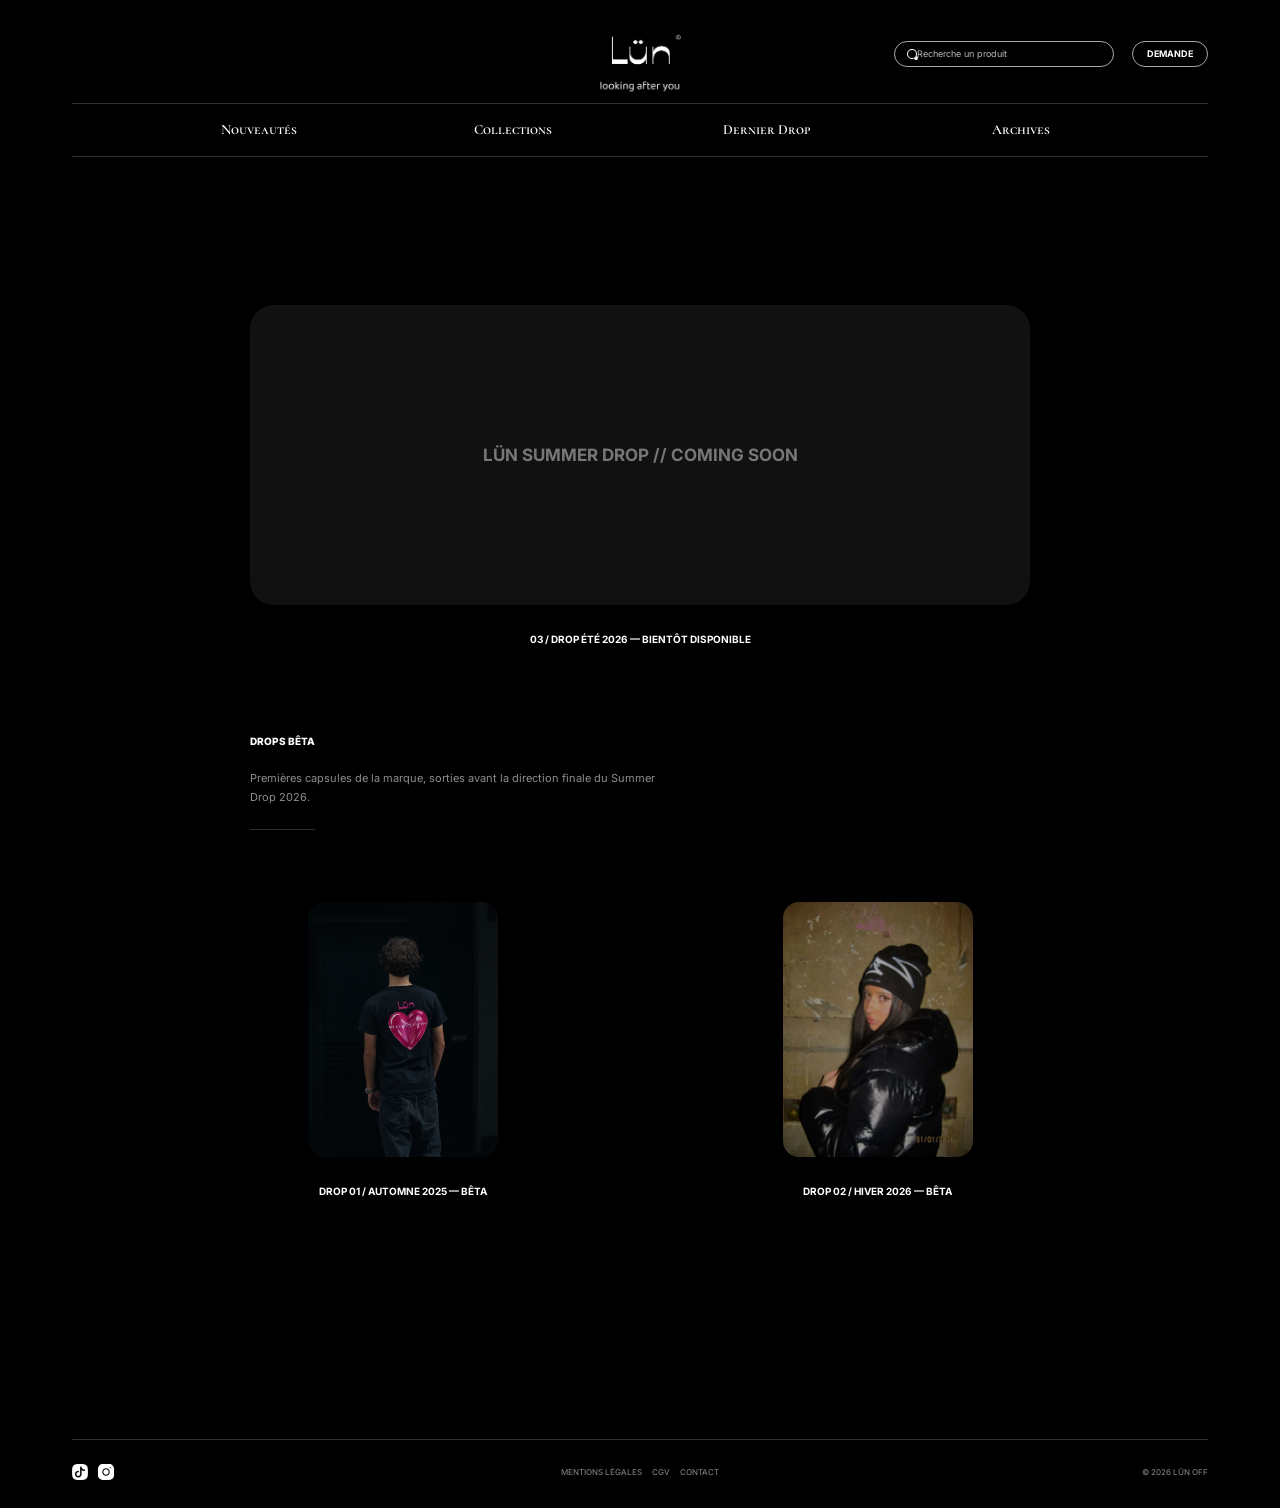
==== archives.html @ eb6a6008 "Premier envoi de mon site" ====
<!DOCTYPE html>
<html lang="fr">
<head>
    <meta charset="UTF-8">
    <meta name="viewport" content="width=device-width, initial-scale=1.0">
    <title>LÜN — Archives</title>
    <link rel="preconnect" href="https://fonts.googleapis.com">
    <link rel="preconnect" href="https://fonts.gstatic.com" crossorigin>
    <link href="https://fonts.googleapis.com/css2?family=Cormorant+SC:wght@500;600&family=Inter:wght@300;400;500;600;700;800&display=swap" rel="stylesheet">
    <link rel="stylesheet" href="style.css">
</head>
<body>
    <header class="site-header">
        <div class="header-main">
            <div class="header-spacer"></div>
            <a href="index.html" class="brand" aria-label="Accueil LÜN">
                <img src="logo.png" alt="LÜN">
            </a>
            <div class="header-tools">
                <label class="search-shell">
                    <input type="search" class="search-custom" placeholder="Recherche un produit" aria-label="Recherche un produit">
                </label>
                <a href="panier.html" class="header-order-link">Demande</a>
            </div>
        </div>
        <nav class="nav-links" aria-label="Navigation principale">
            <a href="nouveautes.html">Nouveautés</a>
            <a href="nouveautes.html#collection">Collections</a>
            <a href="nouveautes.html">Dernier Drop</a>
            <a href="archives.html">Archives</a>
        </nav>
    </header>

    <main class="archives-page">
        <section class="archive-feature">
            <div class="drop-status-card">
                <span>LÜN Summer Drop // Coming soon</span>
            </div>
            <p>03 / Drop été 2026 — bientôt disponible</p>
        </section>

        <section class="archive-separator" aria-label="Drops bêta">
            <span>Drops bêta</span>
            <p>Premières capsules de la marque, sorties avant la direction finale du Summer Drop 2026.</p>
        </section>

        <section class="archive-grid">
            <article>
                <img src="drop-automne-2025.jpg" alt="Drop Automne 2025 LÜN">
                <span>Drop 01 / Automne 2025 — bêta</span>
            </article>
            <article>
                <img src="drop-hiver-2026.webp" alt="Drop Hiver 2026 LÜN">
                <span>Drop 02 / Hiver 2026 — bêta</span>
            </article>
        </section>
    </main>

    <footer class="site-footer">
        <div class="footer-socials">
            <a href="https://www.tiktok.com/@lunofc1" target="_blank" rel="noreferrer" aria-label="TikTok LÜN"><img src="tiktok%20bouton.svg" alt=""></a>
            <a href="https://www.instagram.com/lunofc01/" target="_blank" rel="noreferrer" aria-label="Instagram LÜN"><img src="instagram%20bouton.svg" alt=""></a>
        </div>
        <div class="footer-links">
            <a href="panier.html#infos">Mentions légales</a>
            <a href="panier.html#infos">CGV</a>
            <a href="panier.html#contact">Contact</a>
        </div>
        <p class="footer-copy">© 2026 LÜN OFF</p>
    </footer>

    <script src="script.js"></script>
</body>
</html>
---- style.css ----
:root {
    --black: #000000;
    --white: #ffffff;
    --muted: #8d8d8d;
    --soft: #151515;
    --line: rgba(255, 255, 255, 0.18);
    --line-soft: rgba(255, 255, 255, 0.08);
}

* {
    box-sizing: border-box;
    margin: 0;
    padding: 0;
}

html {
    scroll-behavior: smooth;
}

body {
    min-height: 100vh;
    background: var(--black);
    color: var(--white);
    font-family: "Inter", Arial, sans-serif;
    overflow-x: hidden;
}

a {
    color: inherit;
    text-decoration: none;
}

img {
    display: block;
    max-width: 100%;
}

button,
input,
select,
textarea {
    font: inherit;
}

.site-header {
    width: 100%;
    padding: 12px 72px 0;
}

.header-main {
    display: grid;
    grid-template-columns: 1fr auto 1fr;
    align-items: center;
    min-height: 58px;
}

.brand {
    display: inline-flex;
    justify-content: center;
}

.brand img {
    width: 82px;
    height: auto;
}

.header-tools {
    display: flex;
    justify-content: flex-end;
    align-items: center;
    gap: 18px;
}

.search-shell {
    width: 220px;
    height: 26px;
    display: flex;
    align-items: center;
    border: 1px solid rgba(255, 255, 255, 0.65);
    border-radius: 999px;
    padding: 0 12px;
    color: rgba(255, 255, 255, 0.72);
}

.search-shell::before {
    content: "";
    width: 8px;
    height: 8px;
    border: 1px solid var(--white);
    border-radius: 50%;
    box-shadow: 4px 4px 0 -3px var(--white);
    margin-right: auto;
}

.search-shell input {
    width: 100%;
    min-width: 0;
    border: 0;
    outline: 0;
    background: transparent;
    color: var(--white);
    font-size: 9px;
}

.search-shell input::placeholder {
    color: rgba(255, 255, 255, 0.72);
}

.header-order-link {
    display: inline-flex;
    align-items: center;
    justify-content: center;
    height: 26px;
    padding: 0 14px;
    border: 1px solid rgba(255, 255, 255, 0.65);
    border-radius: 999px;
    color: var(--white);
    font-size: 9px;
    font-weight: 700;
    text-transform: uppercase;
    transition: background 180ms ease, color 180ms ease, transform 180ms ease;
}

.header-order-link:hover {
    background: var(--white);
    color: var(--black);
    transform: translateY(-1px);
}

.nav-links {
    display: grid;
    grid-template-columns: repeat(4, 1fr);
    gap: 24px;
    align-items: center;
    margin-top: 8px;
    padding: 17px 72px 18px;
    border-top: 1px solid var(--line);
    border-bottom: 1px solid var(--line);
}

.nav-links a {
    text-align: center;
    font-family: "Cormorant SC", serif;
    font-size: 14px;
    font-weight: 600;
    transition: color 180ms ease;
}

.nav-links a:hover {
    color: var(--muted);
}

.home-hero {
    position: relative;
    width: 100%;
    min-height: 300px;
    margin-top: 0;
    overflow: hidden;
}

.home-hero img {
    width: 100%;
    height: 300px;
    object-fit: cover;
    object-position: center;
    filter: brightness(0.56) contrast(1.05);
}

.home-hero-content {
    position: absolute;
    left: 54px;
    top: 50%;
    width: min(410px, calc(100% - 48px));
    transform: translateY(-50%);
}

.eyebrow {
    color: var(--white);
    font-size: 10px;
    font-weight: 600;
    text-transform: uppercase;
    letter-spacing: 0.08em;
}

.home-hero h1 {
    max-width: 390px;
    margin: 14px 0 18px;
    font-size: 13px;
    font-weight: 400;
    line-height: 1.7;
    color: rgba(255, 255, 255, 0.88);
}

.primary-link,
.request-btn {
    display: inline-flex;
    align-items: center;
    justify-content: center;
    min-height: 32px;
    padding: 0 18px;
    border: 1px solid var(--white);
    border-radius: 4px;
    background: var(--white);
    color: var(--black);
    font-size: 10px;
    font-weight: 700;
    text-transform: uppercase;
    transition: background 180ms ease, color 180ms ease, transform 180ms ease;
}

.primary-link:hover,
.request-btn:hover {
    background: var(--black);
    color: var(--white);
    transform: translateY(-1px);
}

.editorial-grid {
    display: grid;
    grid-template-columns: repeat(2, minmax(0, 1fr));
    gap: 64px;
    max-width: 940px;
    margin: 260px auto 330px;
    padding: 0 32px;
}

.editorial-tile {
    min-height: 360px;
    border-radius: 22px;
    background: #111111;
    padding: 34px;
    display: flex;
    flex-direction: column;
    justify-content: flex-end;
}

.editorial-tile p {
    margin-bottom: 12px;
    font-size: 12px;
    font-weight: 700;
    text-transform: uppercase;
}

.editorial-tile span {
    max-width: 290px;
    color: var(--muted);
    font-size: 12px;
    line-height: 1.7;
}

.drop-page,
.order-page,
.archives-page {
    max-width: 1260px;
    margin: 0 auto;
    padding: 48px 72px 240px;
}

.drop-intro,
.order-intro {
    max-width: 610px;
    margin: 0 auto;
    text-align: center;
}

.drop-intro h1,
.order-intro h1 {
    margin: 22px auto 12px;
    font-size: 17px;
    font-weight: 500;
    line-height: 1.6;
}

.drop-intro p:last-child,
.order-intro p:last-child {
    color: var(--muted);
    font-size: 12px;
    line-height: 1.7;
}

.drop-status,
.archive-feature {
    max-width: 780px;
    margin: 100px auto 90px;
    text-align: center;
}

.drop-status-card {
    min-height: 300px;
    border-radius: 24px;
    background: #111111;
    display: grid;
    place-items: center;
    color: #777777;
    font-size: 17px;
    font-weight: 700;
    text-transform: uppercase;
}

.drop-status p,
.archive-feature p {
    margin-top: 28px;
    font-size: 10px;
    font-weight: 700;
    text-transform: uppercase;
}

.product-feature {
    display: grid;
    grid-template-columns: minmax(260px, 0.86fr) minmax(290px, 0.72fr);
    gap: 110px;
    align-items: start;
    max-width: 950px;
    margin: 0 auto;
}

.product-media > span {
    display: inline-block;
    margin-bottom: 30px;
    padding-bottom: 8px;
    border-bottom: 1px solid var(--white);
    font-size: 10px;
}

.product-image-stage {
    position: relative;
    width: min(300px, 100%);
    height: 380px;
}

.product-img {
    position: absolute;
    inset: 0;
    width: 100%;
    height: 100%;
    object-fit: contain;
    transition: opacity 220ms ease;
}

.img-back {
    opacity: 0;
}

.product-image-stage:hover .img-front {
    opacity: 0;
}

.product-image-stage:hover .img-back {
    opacity: 1;
}

.product-panel {
    padding-top: 48px;
}

.product-panel h2 {
    margin: 12px 0;
    font-size: 28px;
    font-weight: 600;
    text-transform: uppercase;
}

.product-lead {
    max-width: 350px;
    color: var(--muted);
    font-size: 13px;
    line-height: 1.8;
}

.product-price {
    margin: 24px 0 26px;
    font-size: 16px;
    font-weight: 700;
}

.product-specs {
    display: grid;
    gap: 11px;
    margin-bottom: 30px;
    color: rgba(255, 255, 255, 0.74);
    font-size: 11px;
    text-transform: uppercase;
}

.sizes-container {
    margin-bottom: 28px;
}

.sizes-title {
    display: block;
    margin-bottom: 12px;
    font-size: 10px;
    font-weight: 700;
    text-transform: uppercase;
}

.sizes-box {
    display: flex;
    gap: 10px;
}

.size-btn {
    width: 40px;
    height: 36px;
    border: 1px solid var(--line);
    border-radius: 4px;
    background: transparent;
    color: var(--white);
    cursor: pointer;
    font-size: 12px;
    font-weight: 700;
    transition: background 180ms ease, color 180ms ease, border-color 180ms ease;
}

.size-btn:hover,
.size-btn.is-selected {
    background: var(--white);
    color: var(--black);
    border-color: var(--white);
}

.size-btn.out-of-stock {
    position: relative;
    color: #3d3d3d;
    cursor: not-allowed;
}

.size-btn.out-of-stock::after {
    content: "";
    position: absolute;
    inset: 0;
    background: linear-gradient(to top right, transparent 48%, #3d3d3d 49%, #3d3d3d 51%, transparent 52%);
}

.archive-grid {
    display: grid;
    grid-template-columns: repeat(2, minmax(180px, 1fr));
    gap: 170px;
    max-width: 780px;
    margin: 0 auto;
}

.archive-separator {
    display: grid;
    grid-template-columns: auto 1fr;
    align-items: center;
    gap: 22px;
    max-width: 780px;
    margin: 0 auto 72px;
    color: var(--muted);
}

.archive-separator::after {
    content: "";
    height: 1px;
    background: var(--line);
}

.archive-separator span {
    color: var(--white);
    font-size: 10px;
    font-weight: 800;
    text-transform: uppercase;
}

.archive-separator p {
    grid-column: 1 / -1;
    max-width: 420px;
    font-size: 11px;
    line-height: 1.7;
}

.archive-grid article {
    text-align: center;
}

.archive-grid img {
    width: 190px;
    height: 255px;
    margin: 0 auto 22px;
    border-radius: 16px;
    object-fit: cover;
    background: #111111;
}

.archive-grid span {
    font-size: 10px;
    font-weight: 700;
    text-transform: uppercase;
}

.order-layout {
    display: grid;
    grid-template-columns: minmax(280px, 1fr) minmax(240px, 340px);
    gap: 90px;
    max-width: 900px;
    margin: 80px auto 0;
}

.order-form {
    display: grid;
    gap: 18px;
}

.order-form label {
    display: grid;
    gap: 8px;
    color: var(--muted);
    font-size: 10px;
    font-weight: 700;
    text-transform: uppercase;
}

.order-form input,
.order-form select,
.order-form textarea {
    width: 100%;
    border: 1px solid var(--line-soft);
    border-radius: 7px;
    background: #0f0f0f;
    color: var(--white);
    padding: 13px 14px;
    outline: none;
}

.order-form input:focus,
.order-form select:focus,
.order-form textarea:focus {
    border-color: var(--white);
}

.form-note {
    color: var(--muted);
    font-size: 11px;
    line-height: 1.6;
}

.order-summary {
    align-self: start;
    border: 1px solid var(--line-soft);
    border-radius: 18px;
    background: #101010;
    padding: 28px;
}

.order-summary img {
    width: 160px;
    margin: 0 auto 28px;
}

.order-summary h2 {
    font-size: 15px;
    font-weight: 700;
    text-transform: uppercase;
}

.order-summary p {
    margin: 12px 0 18px;
    font-weight: 700;
}

.order-summary span {
    color: var(--muted);
    font-size: 12px;
    line-height: 1.7;
}

.site-footer {
    display: grid;
    grid-template-columns: 1fr auto 1fr;
    align-items: center;
    gap: 28px;
    width: calc(100% - 144px);
    margin: 0 auto;
    padding: 24px 0 28px;
    border-top: 1px solid var(--line);
}

.footer-socials {
    display: flex;
    align-items: center;
    gap: 10px;
}

.footer-socials img {
    width: 16px;
    height: 16px;
}

.footer-links {
    display: flex;
    gap: 10px;
}

.footer-links a,
.footer-copy {
    color: var(--muted);
    font-size: 8px;
    text-transform: uppercase;
}

.footer-links a:hover {
    color: var(--white);
}

.footer-copy {
    justify-self: end;
}

@media (max-width: 900px) {
    .site-header {
        padding: 12px 24px 0;
    }

    .header-main {
        grid-template-columns: 1fr;
        gap: 14px;
    }

    .header-spacer {
        display: none;
    }

    .header-tools {
        justify-content: center;
    }

    .nav-links {
        padding: 15px 0;
        gap: 8px;
    }

    .nav-links a {
        font-size: 12px;
    }

    .home-hero-content {
        left: 24px;
    }

    .editorial-grid,
    .product-feature,
    .order-layout,
    .archive-grid {
        grid-template-columns: 1fr;
        gap: 42px;
    }

    .editorial-grid {
        margin: 120px auto 160px;
    }

    .drop-page,
    .order-page,
    .archives-page {
        padding: 40px 24px 140px;
    }

    .drop-status-card {
        min-height: 240px;
    }

    .archive-separator {
        margin-bottom: 48px;
    }

    .product-feature {
        max-width: 420px;
    }

    .product-panel {
        padding-top: 0;
    }

    .site-footer {
        width: calc(100% - 48px);
        grid-template-columns: 1fr;
        justify-items: center;
    }

    .footer-copy {
        justify-self: center;
    }
}

@media (max-width: 560px) {
    .search-shell {
        width: 160px;
    }

    .header-tools {
        gap: 12px;
    }

    .nav-links {
        grid-template-columns: repeat(2, 1fr);
    }

    .home-hero img {
        height: 260px;
    }

    .editorial-tile {
        min-height: 280px;
    }

    .drop-intro h1,
    .order-intro h1 {
        font-size: 15px;
    }
}
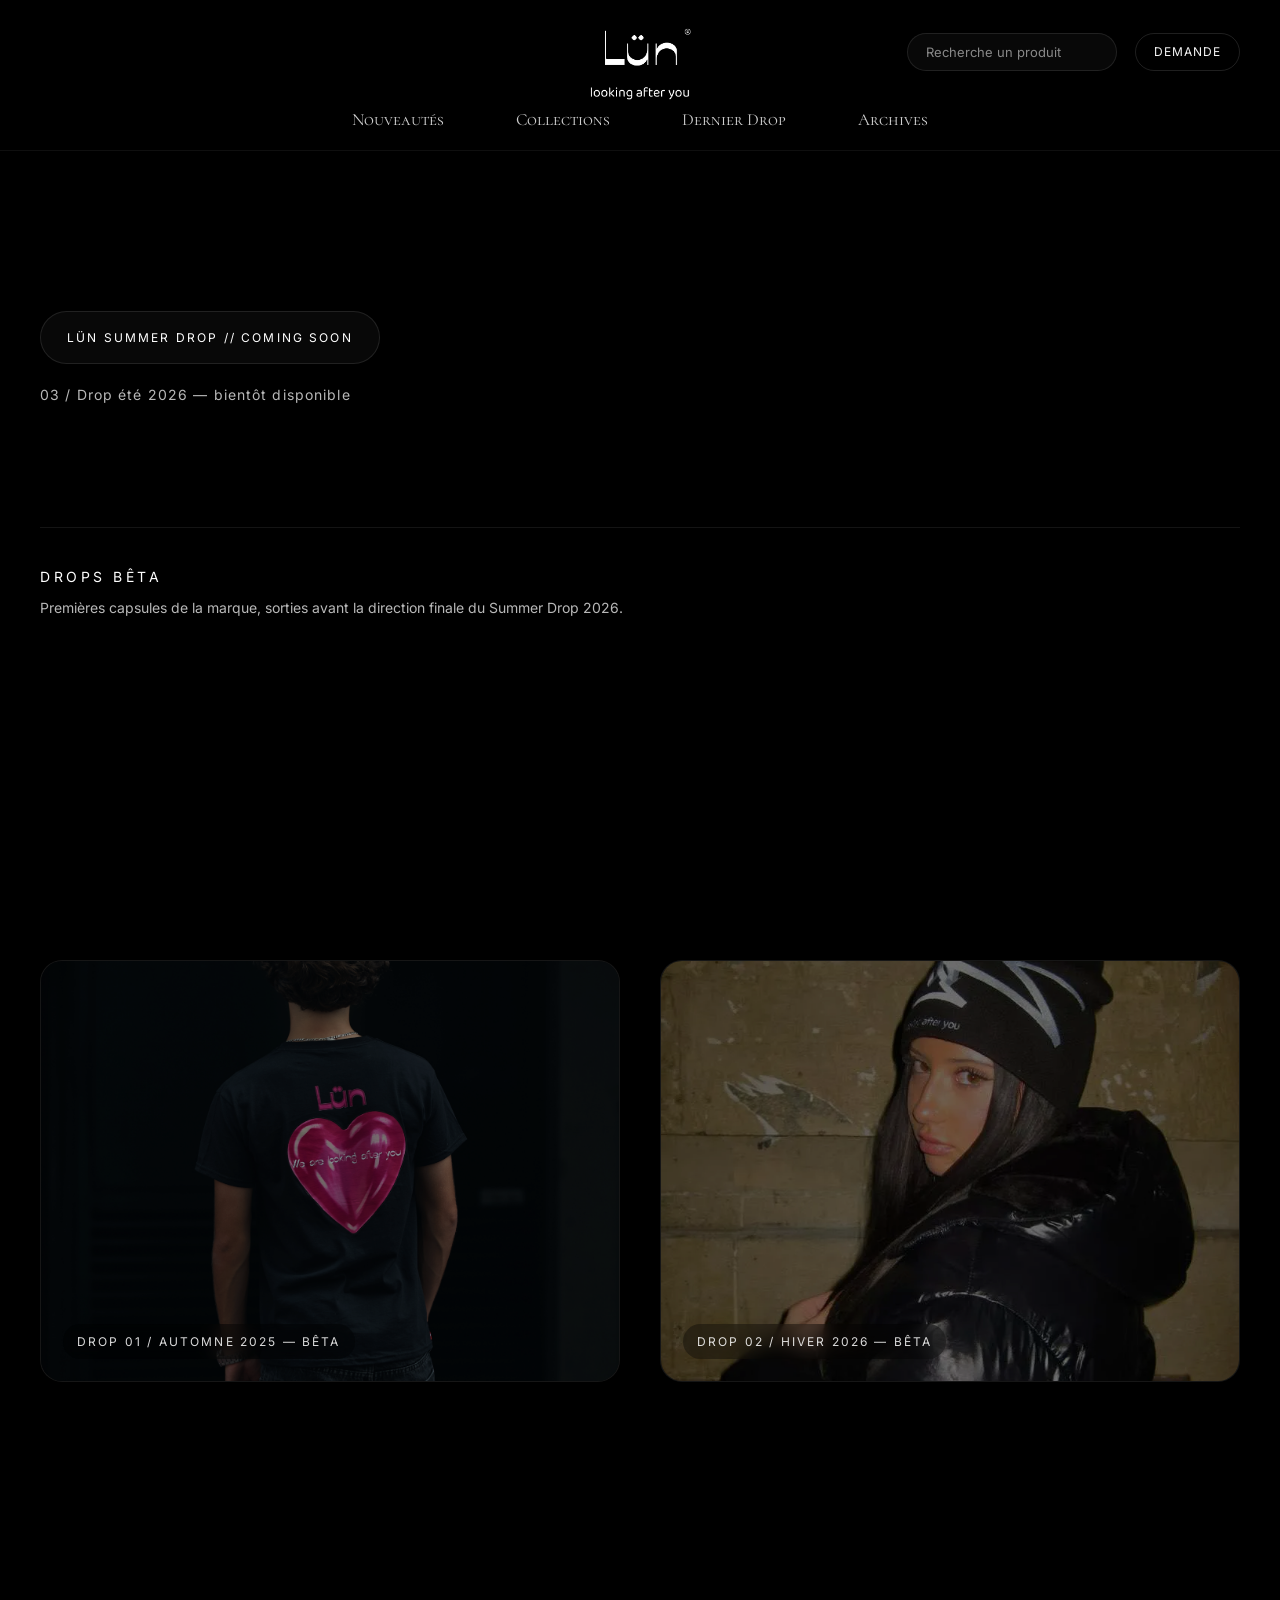
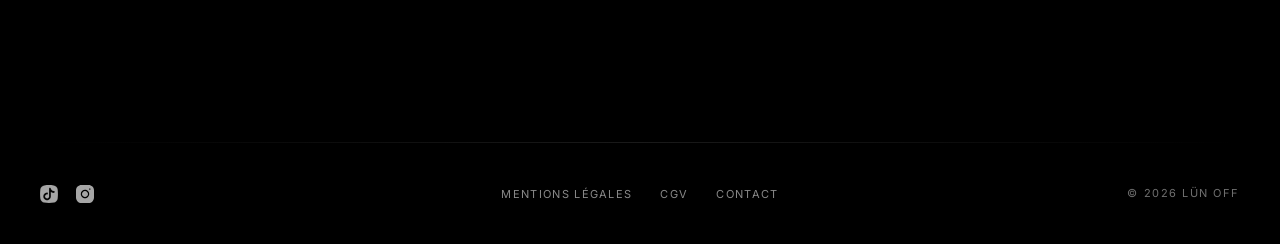
==== commit 97117d10: "Fix: calcul des frais de port et alignement du bouton retour" ====
--- a/archives.html
+++ b/archives.html
@@ -7,7 +7,7 @@
     <link rel="preconnect" href="https://fonts.googleapis.com">
     <link rel="preconnect" href="https://fonts.gstatic.com" crossorigin>
     <link href="https://fonts.googleapis.com/css2?family=Cormorant+SC:wght@500;600&family=Inter:wght@300;400;500;600;700;800&display=swap" rel="stylesheet">
-    <link rel="stylesheet" href="style.css">
+    <link rel="stylesheet" href="style2.css">
 </head>
 <body>
     <header class="site-header">
--- a/style2.css
+++ b/style2.css
@@ -0,0 +1,1390 @@
+/* ==========================================================
+   LÜN DESIGN SYSTEM & RESETS
+   Version 2.1 (Cleaned & Optimized)
+========================================================== */
+
+:root {
+    /* Typography Scale */
+    --fs-xs: .75rem;
+    --fs-sm: .875rem;
+    --fs-md: 1rem;
+    --fs-lg: 1.125rem;
+    --fs-xl: 1.5rem;
+    --fs-2xl: 2.2rem;
+    --fs-3xl: 3.4rem;
+    --fs-4xl: 4.8rem;
+
+    /* Spacing */
+    --space-1: 4px;
+    --space-2: 8px;
+    --space-3: 12px;
+    --space-4: 16px;
+    --space-5: 24px;
+    --space-6: 32px;
+    --space-7: 48px;
+    --space-8: 64px;
+    --space-9: 96px;
+    --space-10: 140px;
+    --space-11: 200px;
+
+    --space-xs: 8px;
+    --space-sm: 16px;
+    --space-md: 32px;
+    --space-lg: 64px;
+    --space-xl: 120px;
+    --space-2xl: 180px;
+
+    /* Brand Colors */
+    --bg: #000;
+    --surface: #0b0b0b;
+    --white: #fff;
+    --text: #f5f5f5;
+    --text-soft: #b8b8b8;
+    --border: rgba(255, 255, 255, .12);
+    --border-hover: rgba(255, 255, 255, .28);
+
+    /* Layout & Effects */
+    --container: 1320px;
+    --shadow-sm: 0 10px 25px rgba(0, 0, 0, .20);
+    --shadow-md: 0 20px 45px rgba(0, 0, 0, .35);
+    --shadow-lg: 0 40px 80px rgba(0, 0, 0, .50);
+    
+    --radius-sm: 8px;
+    --radius-md: 18px;
+    --radius-lg: 28px;
+    --radius-full: 999px;
+
+    /* Smooth Micro-interactions */
+    --ease: cubic-bezier(.22, .61, .36, 1);
+    --speed-fast: .25s;
+    --speed: .45s;
+    --speed-slow: .8s;
+    --transition: .35s cubic-bezier(.22, .61, .36, 1);
+}
+
+/* Global Reset */
+*, *::before, *::after {
+    margin: 0;
+    padding: 0;
+    box-sizing: border-box;
+}
+
+html {
+    scroll-behavior: smooth;
+}
+
+body {
+    background: var(--bg);
+    color: var(--text);
+    font-family: "Inter", sans-serif;
+    overflow-x: hidden;
+    text-rendering: optimizeLegibility;
+    -webkit-font-smoothing: antialiased;
+    cursor: default;
+}
+
+/* Typography Base */
+h1, h2, h3, h4 {
+    font-weight: 500;
+    line-height: 1.05;
+    letter-spacing: -.03em;
+}
+
+h1 {
+    font-size: clamp(42px, 5vw, 82px);
+    font-weight: 600;
+    letter-spacing: -.04em;
+}
+
+h2 {
+    font-size: 32px;
+}
+
+p {
+    font-size: var(--fs-md);
+    line-height: 1.8;
+    color: var(--text-soft);
+    max-width: 70ch;
+}
+
+img {
+    display: block;
+    width: 100%;
+    height: auto;
+    transition: transform var(--speed-slow) var(--ease), filter var(--speed) ease, opacity .4s ease;
+}
+
+a {
+    text-decoration: none;
+    color: inherit;
+    transition: color .25s ease, opacity .25s ease;
+}
+
+button, input, textarea {
+    font: inherit;
+    color: inherit;
+    background: transparent;
+    border: none;
+    outline: none;
+    transition: border-color .3s, background .3s, transform .25s, color .25s;
+}
+
+button {
+    cursor: pointer;
+}
+
+button:active {
+    transform: scale(.97);
+}
+
+input:focus, textarea:focus {
+    border-color: var(--white);
+}
+
+::selection {
+    background: var(--white);
+    color: #000;
+}
+
+/* Scrollbar Customization */
+::-webkit-scrollbar { width: 10px; }
+::-webkit-scrollbar-track { background: #050505; }
+::-webkit-scrollbar-thumb { background: #2b2b2b; border-radius: 999px; }
+::-webkit-scrollbar-thumb:hover { background: #555; }
+
+/* Structural Components */
+.container {
+    width: min(var(--container), calc(100% - 80px));
+    margin-inline: auto;
+}
+
+section, .section {
+    position: relative;
+    padding-block: 140px;
+}
+.section-sm { padding-block: 80px; }
+.section-lg { padding-block: 220px; }
+
+.grid { display: grid; gap: 40px; }
+.grid-2 { grid-template-columns: repeat(2, 1fr); }
+.grid-3 { grid-template-columns: repeat(3, 1fr); }
+.grid-4 { grid-template-columns: repeat(4, 1fr); }
+
+.divider {
+    width: 100%;
+    height: 1px;
+    background: rgba(255, 255, 255, .08);
+}
+
+/* ==========================================================
+   HEADER FIXED
+========================================================== */
+.site-header {
+    position: sticky;
+    top: 0;
+    z-index: 1000;
+    backdrop-filter: blur(18px);
+    -webkit-backdrop-filter: blur(18px);
+    background: rgba(0,0,0,.82);
+    border-bottom: 1px solid rgba(255,255,255,.06);
+    transition: all .35s ease;
+}
+
+.site-header.scrolled {
+    background: rgba(0,0,0,.94);
+    border-bottom: 1px solid rgba(255,255,255,.10);
+}
+
+.header-main {
+    width: min(var(--container), calc(100% - 80px));
+    margin: auto;
+    height: 88px;
+    display: grid;
+    grid-template-columns: 1fr auto 1fr;
+    align-items: center;
+}
+
+.brand {
+    grid-column: 2;
+    display: flex;
+    justify-content: center;
+    align-items: center;
+}
+
+.brand img {
+    width: 102px;
+    transition: transform .4s ease;
+}
+
+.brand:hover img {
+    transform: scale(1.03);
+}
+
+.header-tools {
+    grid-column: 3;
+    display: flex;
+    justify-content: flex-end;
+    align-items: center; /* Aligne la recherche et le bouton parfaitement sur la même ligne horizontale */
+    gap: 18px;
+}
+.search-shell {
+    width: 210px;
+    height: 38px;
+    display: flex;
+    align-items: center;
+    padding: 0 18px;
+    border-radius: 999px;
+    border: 1px solid rgba(255, 255, 255, .10);
+    background: rgba(255, 255, 255, .03);
+    transition: var(--transition);
+}
+.search-shell:hover { border-color: rgba(255, 255, 255, .22); }
+.search-shell input { font-size: 13px; width: 100%; }
+.search-shell input::placeholder { color: #888; }
+
+.header-order-link {
+    height: 38px;
+    padding: 0 18px;
+    display: flex;
+    align-items: center;
+    border-radius: 999px;
+    border: 1px solid rgba(255, 255, 255, .12);
+    font-size: 12px;
+    letter-spacing: .08em;
+    text-transform: uppercase;
+    transition: var(--transition);
+}
+.header-order-link:hover {
+    background: var(--white);
+    color: #000;
+}
+
+.nav-links {
+    width: min(var(--container), calc(100% - 80px));
+    margin: auto;
+    height: 62px;
+    display: flex;
+    justify-content: center;
+    align-items: center;
+    gap: 72px;
+}
+.nav-links a {
+    position: relative;
+    font-family: "Cormorant SC", serif;
+    font-size: 17px;
+    color: #cfcfcf;
+}
+.nav-links a:hover { color: var(--white); }
+.nav-links a::after {
+    content: "";
+    position: absolute;
+    left: 0;
+    bottom: -8px;
+    width: 0;
+    height: 1px;
+    background: var(--white);
+    transition: .35s var(--ease);
+}
+.nav-links a:hover::after { width: 100%; }
+
+/* ==========================================================
+   HERO FIXED & TYPOGRAPHY CALIBRATION
+========================================================== */
+.home-hero {
+    position: relative;
+    width: 100%;
+    height: 75vh;             /* Hauteur premium stable */
+    min-height: 580px;        /* Évite d'étirer la photo vers le bas */
+    overflow: hidden;
+    background: #000;
+}
+
+.home-hero img {
+    position: absolute;
+    inset: 0;
+    width: 100%;
+    height: 100%;
+    object-fit: cover;
+    object-position: center 35%; /* Recadre l'image élégamment */
+    filter: brightness(.65);     /* Donne du piqué et de la clarté à la photo */
+    z-index: 1;                  /* Reste au fond */
+    transition: transform 8s var(--ease);
+}
+
+.home-hero:hover img {
+    transform: scale(1.02);      /* Micro-zoom élégant */
+}
+
+.home-hero::after {
+    content: "";
+    position: absolute;
+    inset: 0;
+    /* Dégradé chirurgical : transparent en haut, sombre uniquement sur le bas */
+    background: linear-gradient(
+        to top,
+        rgba(0, 0, 0, 0.85) 0%,
+        rgba(0, 0, 0, 0.20) 40%,
+        transparent 100%
+    );
+    z-index: 2;                  /* Passe au-dessus de l'image, sous le texte */
+}
+
+.home-hero-content {
+    position: absolute;
+    bottom: 0;
+    left: 50%;
+    transform: translateX(-50%);
+    z-index: 3;                  /* Force le texte à passer AU-DESSUS du voile noir */
+    width: min(var(--container), calc(100% - 80px));
+    padding-bottom: 70px;        /* Aligné au pixel près */
+    display: flex;
+    flex-direction: column;
+    align-items: flex-start;
+}
+
+.eyebrow {
+    font-size: var(--fs-xs);
+    text-transform: uppercase;
+    letter-spacing: .24em;
+    color: var(--text-soft);
+    margin-bottom: 12px;
+}
+
+.home-hero h1 {
+    max-width: 900px;
+    font-size: clamp(20px, 2.2vw, 34px);
+    font-weight: 500;
+    line-height: 1.3;
+    letter-spacing: -.02em;
+    color: var(--white);
+    margin-bottom: 34px;
+}
+
+.primary-link {
+    display: inline-flex;
+    align-items: center;
+    gap: 12px;
+    font-size: var(--fs-sm);
+    letter-spacing: .12em;
+    text-transform: uppercase;
+    color: var(--white);
+}
+
+.primary-link::after {
+    content: "";
+    width: 38px;
+    height: 1px;
+    background: var(--white);
+    transition: width .4s var(--ease);
+}
+
+.primary-link:hover::after {
+    width: 64px;
+}
+/* ==========================================================
+   EDITORIAL GRID
+========================================================== */
+.editorial-grid {
+    width: min(var(--container), calc(100% - 80px));
+    margin: 180px auto;
+    display: grid;
+    grid-template-columns: 1.2fr .8fr;
+    gap: 40px;
+    align-items: start;
+}
+.editorial-grid article:nth-child(2) {
+    margin-top: 90px;
+}
+
+.editorial-tile {
+    position: relative;
+    aspect-ratio: 4/5;
+    overflow: hidden;
+    border-radius: 22px;
+    background: #090909;
+    box-shadow: 0 0 0 rgba(255,255,255,0);
+    transition: transform .6s var(--ease), box-shadow .6s var(--ease);
+}
+.editorial-tile:hover {
+    transform: translateY(-6px);
+    box-shadow: 0 30px 60px rgba(0,0,0,.45);
+}
+
+.tile-bg {
+    position: absolute;
+    inset: 0;
+}
+.tile-bg img {
+    filter: brightness(.60);
+    transition: transform 1.4s var(--ease), filter .6s var(--ease);
+}
+.editorial-tile:hover .tile-bg img {
+    transform: scale(1.04);
+    filter: brightness(.72);
+}
+.editorial-tile::before {
+    content: "";
+    position: absolute;
+    inset: 0;
+    background: linear-gradient(to top, rgba(0,0,0,.88), rgba(0,0,0,.30), transparent);
+    z-index: 1;
+}
+
+.tile-content {
+    position: absolute;
+    inset: auto 0 0 0;
+    z-index: 2;
+    padding: 48px;
+}
+.tile-title {
+    font-size: 34px;
+    font-weight: 500;
+    line-height: 1.1;
+    margin-bottom: 18px;
+    letter-spacing: -.02em;
+}
+.tile-desc {
+    max-width: 420px;
+    color: #d0d0d0;
+    font-size: 15px;
+}
+.tile-btn {
+    display: inline-flex;
+    align-items: center;
+    gap: 12px;
+    margin-top: 34px;
+    font-size: 12px;
+    text-transform: uppercase;
+    letter-spacing: .18em;
+    opacity: .82;
+}
+.tile-btn::after {
+    content: "";
+    width: 34px;
+    height: 1px;
+    background: var(--white);
+    transition: .35s var(--ease);
+}
+.tile-btn:hover { opacity: 1; }
+.tile-btn:hover::after { width: 58px; }
+
+/* ==========================================================
+   PRODUCT LAYOUT & COMPONENTS
+========================================================== */
+.product-feature {
+    width: min(var(--container), calc(100% - 80px));
+    margin: 180px auto;
+    display: grid;
+    grid-template-columns: 1.2fr .8fr;
+    gap: 100px;
+    align-items: start;
+}
+.product-media {
+    position: sticky;
+    top: 140px;
+}
+.product-image-stage {
+    width: 100%;
+    aspect-ratio: 4/5;
+    background: #080808;
+    overflow: hidden;
+    border-radius: 24px;
+}
+.product-img {
+    object-fit: cover;
+    transition: transform 1s var(--ease);
+}
+.product-image-stage:hover .product-img {
+    transform: scale(1.03);
+}
+
+.product-panel {
+    display: flex;
+    flex-direction: column;
+    gap: 30px;
+}
+.product-panel h2 {
+    font-size: 44px;
+    letter-spacing: -.03em;
+}
+.product-lead {
+    font-size: 16px;
+    color: #bdbdbd;
+    line-height: 1.9;
+}
+.product-price {
+    font-size: 28px;
+    font-weight: 600;
+}
+.product-specs {
+    display: flex;
+    flex-direction: column;
+    gap: 14px;
+    color: #8d8d8d;
+    font-size: 13px;
+}
+.product-specs div {
+    display: flex;
+    justify-content: space-between;
+    padding: 14px 0;
+    border-bottom: 1px solid rgba(255, 255, 255, .08);
+}
+
+.sizes-box {
+    display: flex;
+    flex-wrap: wrap;
+    gap: 14px;
+}
+.size-btn {
+    width: 52px;
+    height: 52px;
+    border-radius: var(--radius-full);
+    border: 1px solid rgba(255,255,255,.15);
+}
+.size-btn:hover { border-color: var(--white); }
+.size-btn.is-selected { background: var(--white); color: #000; }
+.size-btn.out-of-stock { opacity: .25; cursor: not-allowed; }
+
+.request-btn {
+    width: 100%;
+    height: 58px;
+    border-radius: var(--radius-full);
+    background: var(--white);
+    color: #000;
+    font-size: 13px;
+    font-weight: 600;
+    text-transform: uppercase;
+    letter-spacing: .12em;
+}
+.request-btn:hover { background: #d9d9d9; }
+
+/* Buttons & Badges Common */
+.btn, .button {
+    display: inline-flex;
+    align-items: center;
+    justify-content: center;
+    gap: 12px;
+    padding: 15px 26px;
+    border-radius: var(--radius-full);
+    background: var(--white);
+    color: #000;
+    font-size: 12px;
+    text-transform: uppercase;
+    letter-spacing: .15em;
+    transition: var(--transition);
+}
+.btn:hover, .button:hover { transform: translateY(-2px); }
+
+.btn-dark {
+    background: transparent;
+    color: var(--white);
+    border: 1px solid rgba(255,255,255,.12);
+}
+.btn-dark:hover { background: var(--white); color: #000; }
+
+.btn-text {
+    display: inline-flex;
+    align-items: center;
+    gap: 12px;
+    font-size: 12px;
+    text-transform: uppercase;
+    letter-spacing: .15em;
+}
+.btn-text::after {
+    content: "";
+    width: 40px;
+    height: 1px;
+    background: var(--white);
+    transition: .35s var(--ease);
+}
+.btn-text:hover::after { width: 70px; }
+
+.badge {
+    display: inline-flex;
+    align-items: center;
+    padding: 8px 16px;
+    border-radius: var(--radius-full);
+    background: #111;
+    border: 1px solid rgba(255,255,255,.08);
+    font-size: 11px;
+    text-transform: uppercase;
+    letter-spacing: .12em;
+}
+
+.card {
+    background: #090909;
+    border-radius: 22px;
+    overflow: hidden;
+    border: 1px solid rgba(255,255,255,.05);
+    transition: transform .5s var(--ease), box-shadow .5s var(--ease), border-color .25s;
+}
+.card:hover {
+    border-color: rgba(255,255,255,.10);
+    transform: translateY(-6px);
+    box-shadow: 0 30px 70px rgba(0,0,0,.45);
+}
+
+/* ==========================================================
+   FOOTER
+========================================================== */
+.site-footer {
+    position: relative;
+    width: min(var(--container), calc(100% - 80px));
+    margin: 220px auto 40px;
+    padding-top: 42px;
+    display: grid;
+    grid-template-columns: 1fr auto 1fr;
+    align-items: center;
+    gap: 30px;
+}
+.site-footer::before {
+    content: "";
+    position: absolute;
+    top: 0;
+    left: 0;
+    width: 100%;
+    height: 1px;
+    background: linear-gradient(90deg, transparent, rgba(255,255,255,.10), transparent);
+}
+
+.footer-socials { display: flex; align-items: center; gap: 18px; }
+.footer-socials a { opacity: .65; transition: var(--transition); }
+.footer-socials img { width: 18px; height: 18px; }
+
+.footer-links { display: flex; align-items: center; gap: 28px; }
+.footer-links a {
+    position: relative;
+    font-size: 11px;
+    letter-spacing: .12em;
+    text-transform: uppercase;
+    color: #888;
+}
+.footer-links a:hover { color: var(--white); }
+.footer-links a::after {
+    content: "";
+    position: absolute;
+    left: 0;
+    bottom: -6px;
+    width: 0;
+    height: 1px;
+    background: var(--white);
+    transition: .3s;
+}
+.footer-links a:hover::after { width: 100%; }
+
+.footer-copy {
+    justify-self: end;
+    font-size: 11px;
+    letter-spacing: .14em;
+    text-transform: uppercase;
+    color: #6f6f6f;
+}
+
+/* ==========================================================
+   PREPARATION FOR PREMIUM SCROLL ANIMATIONS
+========================================================== */
+.reveal {
+    opacity: 0;
+    transform: translateY(40px);
+    transition: opacity .8s var(--ease), transform .8s var(--ease);
+}
+.reveal.active {
+    opacity: 1;
+    transform: translateY(0);
+}
+
+.reveal-text {
+    clip-path: polygon(0 0, 100% 0, 100% 0, 0 0);
+    transform: translateY(100%);
+    transition: transform 1.2s var(--ease), clip-path 1.2s var(--ease);
+}
+.reveal-text.active {
+    clip-path: polygon(0 0, 100% 0, 100% 100%, 0 100%);
+    transform: translateY(0);
+}
+
+/* Responsive */
+@media(max-width: 900px) {
+    .editorial-grid, .product-feature { grid-template-columns: 1fr; gap: 60px; }
+    .editorial-grid article:nth-child(2) { margin-top: 0; }
+    .product-media { position: relative; top: auto; }
+    .site-footer { grid-template-columns: 1fr; justify-items: center; gap: 24px; text-align: center; }
+    .footer-copy { justify-self: center; }
+}
+/* ==========================================================
+   PAGES NOUVEAUTÉS / DROP SPECIFIC STYLES
+========================================================== */
+
+/* Structure Générale du Drop */
+.drop-page {
+    width: min(var(--container), calc(100% - 80px));
+    margin: 80px auto 0;
+}
+
+/* Section d'introduction */
+.drop-intro {
+    max-width: 800px;
+    padding-block: 60px 40px;
+}
+
+.drop-intro h1 {
+    font-size: clamp(32px, 4vw, 54px);
+    font-weight: 500;
+    line-height: 1.2;
+    color: var(--white);
+    margin-top: 14px;
+    margin-bottom: 24px;
+    letter-spacing: -.02em;
+}
+
+.drop-intro p:not(.eyebrow) {
+    font-size: var(--fs-md);
+    color: var(--text-soft);
+    line-height: 1.7;
+}
+
+/* Badge Statut d'attente / Bientôt disponible */
+.drop-status {
+    margin-bottom: 100px;
+    display: flex;
+    flex-direction: column;
+    gap: 14px;
+}
+
+.drop-status-card {
+    background: var(--surface);
+    border: 1px solid var(--border);
+    border-radius: var(--radius-md);
+    padding: 24px;
+    display: inline-flex;
+    width: max-content;
+    max-width: 100%;
+}
+
+.drop-status-card span {
+    font-family: "Inter", sans-serif;
+    font-size: 13px;
+    text-transform: uppercase;
+    letter-spacing: .15em;
+    color: var(--white);
+}
+
+.drop-status p {
+    font-size: var(--fs-xs);
+    text-transform: uppercase;
+    letter-spacing: .08em;
+    color: #6f6f6f;
+}
+
+/* Sécurité d'affichage pour la recherche du header */
+.search-custom {
+    background: transparent;
+    border: none;
+    outline: none;
+    color: var(--white);
+    font-size: 13px;
+    width: 100%;
+}
+/* ===== TRANSITION PREMIUM GALERIE ===== */
+
+.product-image-stage {
+    position: relative;
+    overflow: hidden;
+}
+
+/* IMPORTANT : les images se superposent */
+.main-product-image {
+    position: absolute;
+    inset: 0;
+    width: 100%;
+    height: 100%;
+    object-fit: cover;
+    
+    opacity: 1;
+    transition: opacity 0.6s var(--ease), transform 0.8s var(--ease);
+}
+
+/* image sortante / entrante plus smooth */
+.main-product-image.is-fading {
+    opacity: 0;
+    transform: scale(1.02);
+}
+
+
+
+/* Compteur "4 photos" au-dessus de la photo */
+.product-media span {
+    display: block;
+    font-size: var(--fs-xs);
+    text-transform: uppercase;
+    letter-spacing: .1em;
+    color: #555;
+    margin-bottom: 14px;
+}
+
+/* ==========================================================
+   ALIGNEMENT ET VISIBILITÉ DES MINIATURES
+========================================================== */
+.product-thumbnails {
+    display: flex;       
+    gap: 12px;           
+    margin-top: 16px;    
+}
+
+.thumb-btn {
+    width: 70px;         
+    aspect-ratio: 4/5;   
+    border-radius: 8px;  
+    overflow: hidden;
+    border: 1px solid rgba(255, 255, 255, 0.1);
+    cursor: pointer;
+    opacity: 0.4;        
+    transition: opacity .3s var(--ease), border-color .3s var(--ease);
+}
+
+/* Effet au survol et miniature active */
+.thumb-btn:hover, .thumb-btn.is-active {
+    opacity: 1;
+    border-color: var(--white);
+}
+
+.thumb-btn img {
+    width: 100%;
+    height: 100%;
+    object-fit: cover;   
+}
+
+/* ==========================================================
+   TAILLES ET BOUTON D'ACTION
+========================================================== */
+.sizes-container {
+    display: flex;
+    flex-direction: column;
+    gap: 12px;
+    margin-top: 10px;
+}
+
+.sizes-title {
+    font-size: var(--fs-xs);
+    text-transform: uppercase;
+    letter-spacing: .08em;
+    color: var(--text-soft);
+}
+
+/* Le bouton d'action principal transformé en vrai lien cliquable */
+.request-btn.add-to-cart-btn {
+    display: flex;
+    align-items: center;
+    justify-content: center;
+    text-decoration: none;
+    margin-top: 20px;
+    transition: background .3s var(--ease), transform .2s var(--ease);
+}
+
+.request-btn.add-to-cart-btn:hover {
+    background: #e5e5e5;
+    transform: translateY(-2px);
+}
+/* ==========================================================
+   PAGE DEMANDE COMMANDE (ORDER PAGE)
+========================================================== */
+
+.order-page {
+    width: min(var(--container), calc(100% - 80px));
+    margin: 80px auto 0;
+}
+
+/* INTRO */
+.order-intro {
+    max-width: 750px;
+    margin-bottom: 80px;
+}
+
+.order-intro .eyebrow {
+    font-size: var(--fs-xs);
+    text-transform: uppercase;
+    letter-spacing: .25em;
+    color: #777;
+    margin-bottom: 10px;
+}
+
+.order-intro h1 {
+    font-size: clamp(28px, 3vw, 44px);
+    font-weight: 500;
+    color: var(--white);
+    margin-bottom: 20px;
+}
+
+.order-intro p {
+    color: var(--text-soft);
+    line-height: 1.7;
+}
+
+/* LAYOUT 2 COLONNES */
+.order-layout {
+    display: grid;
+    grid-template-columns: 1.3fr .7fr;
+    gap: 80px;
+    align-items: start;
+}
+
+/* FORM */
+.order-form {
+    display: flex;
+    flex-direction: column;
+    gap: 18px;
+}
+
+.order-form label {
+    display: flex;
+    flex-direction: column;
+    font-size: 12px;
+    text-transform: uppercase;
+    letter-spacing: .12em;
+    color: #aaa;
+    gap: 8px;
+}
+
+/* INPUTS STYLE LUXE */
+.order-form input,
+.order-form select,
+.order-form textarea {
+    background: rgba(255,255,255,.03);
+    border: 1px solid rgba(255,255,255,.10);
+    border-radius: 12px;
+    padding: 14px 14px;
+    font-size: 14px;
+    color: var(--white);
+    transition: 0.3s ease;
+}
+
+.order-form input:focus,
+.order-form select:focus,
+.order-form textarea:focus {
+    border-color: var(--white);
+    background: rgba(255,255,255,.05);
+}
+
+/* GRID ADRESSE */
+.address-grid {
+    display: grid;
+    grid-template-columns: 1fr 1fr;
+    gap: 16px;
+}
+
+.address-grid .full-width {
+    grid-column: span 2;
+}
+
+/* DELIVERY BOX */
+.delivery-options {
+    margin-top: 10px;
+    padding: 20px;
+    border-radius: 18px;
+    border: 1px solid rgba(255,255,255,.10);
+    background: rgba(255,255,255,.02);
+}
+
+.delivery-title {
+    font-size: 12px;
+    text-transform: uppercase;
+    letter-spacing: .15em;
+    margin-bottom: 15px;
+    display: block;
+    color: #bbb;
+}
+
+/* RADIO STYLE */
+.radio-label {
+    display: flex;
+    align-items: center;
+    gap: 10px;
+    margin-bottom: 12px;
+    cursor: pointer;
+    font-size: 14px;
+    color: var(--white);
+}
+
+.radio-label input {
+    accent-color: white;
+}
+
+/* SUB OPTIONS (MONDIAL RELAY / COLISSIMO) */
+.sub-options {
+    margin-left: 22px;
+    display: flex;
+    flex-direction: column;
+    gap: 12px;
+}
+
+.sub-radio-label {
+    display: flex;
+    gap: 10px;
+    align-items: flex-start;
+    padding: 14px;
+    border-radius: 14px;
+    border: 1px solid rgba(255,255,255,.08);
+    background: rgba(255,255,255,.02);
+    cursor: pointer;
+    transition: 0.3s;
+}
+
+.sub-radio-label:hover {
+    border-color: rgba(255,255,255,.25);
+}
+
+.carrier-info {
+    display: flex;
+    flex-direction: column;
+    gap: 6px;
+}
+
+.carrier-name {
+    font-size: 13px;
+    color: var(--white);
+}
+
+.carrier-price {
+    font-size: 12px;
+    color: #aaa;
+}
+
+/* LINK MAP */
+.map-btn {
+    font-size: 11px;
+    color: #aaa;
+    text-decoration: underline;
+    margin-top: 6px;
+}
+
+/* INPUT RELAIS */
+#input-relais {
+    margin-top: 8px;
+}
+
+/* SUMMARY (DROITE) */
+.order-summary {
+    position: sticky;
+    top: 120px;
+    background: rgba(255,255,255,.02);
+    border: 1px solid rgba(255,255,255,.08);
+    border-radius: 20px;
+    padding: 24px;
+}
+
+.order-summary img {
+    border-radius: 14px;
+    margin-bottom: 18px;
+}
+
+.order-summary h2 {
+    font-size: 18px;
+    margin-bottom: 18px;
+}
+
+/* PRICE */
+.price-breakdown {
+    display: flex;
+    flex-direction: column;
+    gap: 10px;
+    margin-bottom: 18px;
+}
+
+.price-line {
+    display: flex;
+    justify-content: space-between;
+    font-size: 13px;
+    color: #aaa;
+}
+
+.total-line {
+    color: var(--white);
+    font-weight: 600;
+    border-top: 1px solid rgba(255,255,255,.1);
+    padding-top: 10px;
+}
+
+/* NOTE */
+.form-note {
+    font-size: 11px;
+    color: #777;
+    margin-top: 10px;
+    line-height: 1.6;
+}
+
+/* BUTTON REUSE (amélioré) */
+.request-btn {
+    margin-top: 10px;
+}
+
+/* RESPONSIVE */
+@media (max-width: 900px) {
+    .order-layout {
+        grid-template-columns: 1fr;
+    }
+
+    .order-summary {
+        position: relative;
+        top: auto;
+    }
+
+    .address-grid {
+        grid-template-columns: 1fr;
+    }
+
+    .address-grid .full-width {
+        grid-column: span 1;
+    }
+}
+/* ==========================================================
+   ARCHIVES PAGE — LÜN EDITORIAL STYLE
+========================================================== */
+
+.archives-page {
+    width: min(var(--container), calc(100% - 80px));
+    margin: 80px auto 0;
+}
+
+/* =========================
+   FEATURE (DROP FUTUR)
+========================= */
+.archive-feature {
+    display: flex;
+    flex-direction: column;
+    align-items: flex-start;
+    gap: 18px;
+    padding: 80px 0 60px;
+}
+
+.archive-feature .drop-status-card {
+    padding: 18px 26px;
+    border-radius: var(--radius-full);
+    background: rgba(255,255,255,.03);
+    border: 1px solid rgba(255,255,255,.10);
+    backdrop-filter: blur(12px);
+    -webkit-backdrop-filter: blur(12px);
+    transition: var(--transition);
+}
+
+.archive-feature .drop-status-card:hover {
+    border-color: rgba(255,255,255,.25);
+    transform: translateY(-2px);
+}
+
+.archive-feature .drop-status-card span {
+    font-size: 12px;
+    letter-spacing: .18em;
+}
+
+.archive-feature p {
+    font-size: 14px;
+    color: var(--text-soft);
+    letter-spacing: .08em;
+}
+
+/* =========================
+   SEPARATOR SECTION
+========================= */
+.archive-separator {
+    margin: 60px 0 40px;
+    padding-top: 40px;
+    border-top: 1px solid rgba(255,255,255,.08);
+}
+
+.archive-separator span {
+    font-size: var(--fs-sm);
+    letter-spacing: .25em;
+    text-transform: uppercase;
+    color: var(--white);
+    display: block;
+    margin-bottom: 10px;
+}
+
+.archive-separator p {
+    font-size: 14px;
+    color: var(--text-soft);
+    max-width: 700px;
+}
+
+/* =========================
+   ARCHIVE GRID
+========================= */
+.archive-grid {
+    display: grid;
+    grid-template-columns: repeat(2, 1fr);
+    gap: 40px;
+    margin-top: 60px;
+}
+
+/* CARD ARCHIVE */
+.archive-grid article {
+    position: relative;
+    overflow: hidden;
+    border-radius: 22px;
+    background: #0a0a0a;
+    border: 1px solid rgba(255,255,255,.05);
+    cursor: pointer;
+    transition: transform .6s var(--ease), border-color .4s ease, box-shadow .6s ease;
+}
+
+/* IMAGE */
+.archive-grid article img {
+    width: 100%;
+    height: 420px;
+    object-fit: cover;
+    filter: brightness(.65);
+    transition: transform 1.2s var(--ease), filter .6s ease;
+}
+
+/* HOVER EFFECT */
+.archive-grid article:hover {
+    transform: translateY(-8px);
+    border-color: rgba(255,255,255,.15);
+    box-shadow: 0 35px 80px rgba(0,0,0,.55);
+}
+
+.archive-grid article:hover img {
+    transform: scale(1.05);
+    filter: brightness(.8);
+}
+
+/* LABEL UNDER IMAGE */
+.archive-grid article span {
+    position: absolute;
+    left: 22px;
+    bottom: 22px;
+    font-size: 12px;
+    letter-spacing: .18em;
+    text-transform: uppercase;
+    color: rgba(255,255,255,.85);
+    background: rgba(0,0,0,.35);
+    padding: 10px 14px;
+    border-radius: var(--radius-full);
+    backdrop-filter: blur(10px);
+}
+
+/* =========================
+   RESPONSIVE
+========================= */
+@media (max-width: 900px) {
+    .archive-grid {
+        grid-template-columns: 1fr;
+        gap: 24px;
+    }
+
+    .archive-grid article img {
+        height: 320px;
+    }
+
+    .archive-feature {
+        padding: 60px 0 40px;
+    }
+}
+/* ==========================================================
+   PAGE THANK YOU / CONFIRMATION — LÜN
+========================================================== */
+
+.thankyou-wrapper {
+    width: min(var(--container), calc(100% - 80px));
+    margin: 120px auto;
+    text-align: center;
+    display: flex;
+    flex-direction: column;
+    align-items: center;
+    justify-content: center;
+}
+
+/* petit label */
+.thankyou-wrapper .eyebrow {
+    font-size: var(--fs-xs);
+    letter-spacing: .25em;
+    text-transform: uppercase;
+    color: #777;
+    margin-bottom: 20px;
+}
+
+/* titre principal */
+.thankyou-wrapper h1 {
+    font-size: clamp(26px, 3vw, 42px);
+    font-weight: 600;
+    letter-spacing: -.02em;
+    color: var(--white);
+    margin-bottom: 18px;
+    max-width: 700px;
+}
+
+/* texte description */
+.thankyou-wrapper .product-lead {
+    max-width: 520px;
+    font-size: 15px;
+    line-height: 1.8;
+    color: var(--text-soft);
+    margin-bottom: 40px;
+}
+
+/* status box */
+.thankyou-status {
+    display: inline-flex;
+    flex-direction: column;
+    align-items: center;
+    gap: 6px;
+
+    padding: 18px 28px;
+    border-radius: var(--radius-full);
+
+    background: rgba(255,255,255,.03);
+    border: 1px solid rgba(255,255,255,.10);
+    backdrop-filter: blur(12px);
+
+    margin-bottom: 40px;
+    transition: var(--transition);
+}
+
+.thankyou-status:hover {
+    border-color: rgba(255,255,255,.25);
+    transform: translateY(-2px);
+}
+
+.thankyou-status p {
+    font-size: 10px;
+    letter-spacing: .2em;
+    text-transform: uppercase;
+    color: #777;
+}
+
+.thankyou-status span {
+    font-size: 12px;
+    letter-spacing: .15em;
+    text-transform: uppercase;
+    color: var(--white);
+    font-weight: 600;
+}
+
+/* bouton retour calibré */
+.thankyou-wrapper .request-btn {
+    display: inline-flex;  /* Permet de respecter les dimensions et paddings */
+    align-items: center;
+    justify-content: center;
+    width: 100%;
+    max-width: 260px;      /* Largeur fixe élégante */
+    height: 54px;          /* Hauteur premium stable */
+    margin: 10px auto 0;   /* Centrage parfait */
+    padding: 0 24px;
+    text-decoration: none; /* Retire un éventuel soulignement de lien */
+}
+
+/* petit effet entrée clean */
+.thankyou-wrapper {
+    animation: fadeUp .8s var(--ease) both;
+}
+
+@keyframes fadeUp {
+    from {
+        opacity: 0;
+        transform: translateY(20px);
+    }
+    to {
+        opacity: 1;
+        transform: translateY(0);
+    }
+}
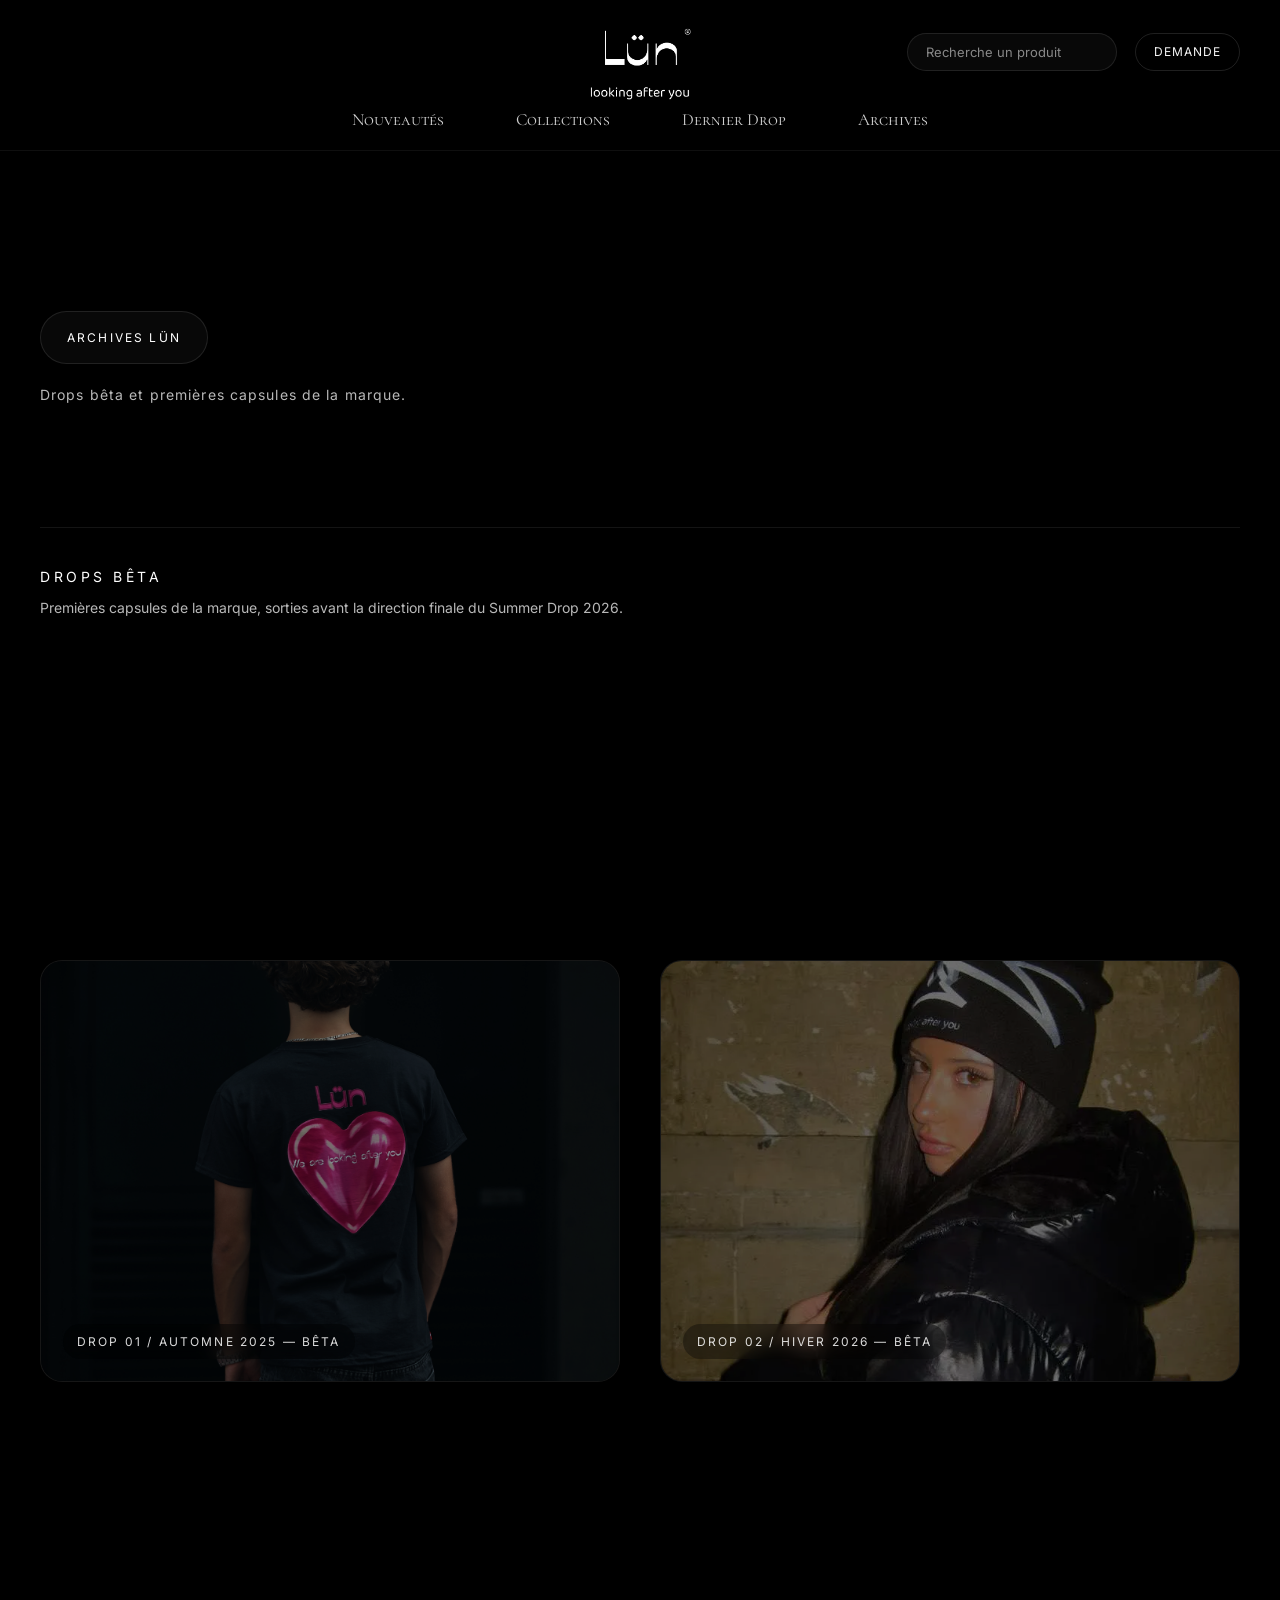
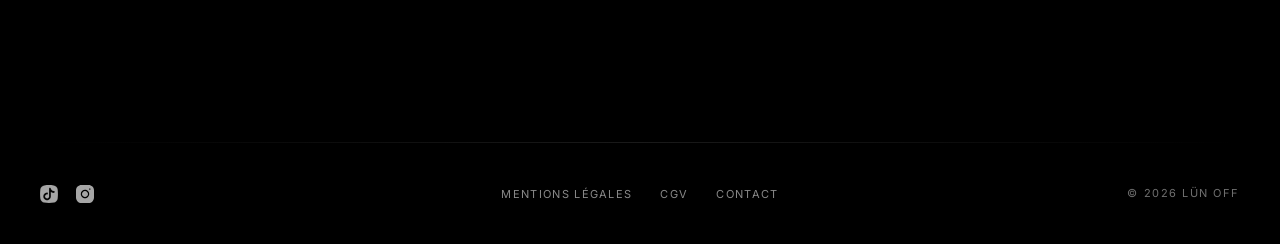
==== commit 3e2b396b: "Ajout du deploiement automatique" ====
--- a/archives.html
+++ b/archives.html
@@ -25,8 +25,8 @@
         </div>
         <nav class="nav-links" aria-label="Navigation principale">
             <a href="nouveautes.html">Nouveautés</a>
-            <a href="nouveautes.html#collection">Collections</a>
-            <a href="nouveautes.html">Dernier Drop</a>
+            <a href="collections.html">Collections</a>
+            <a href="ete-2026.html">Dernier Drop</a>
             <a href="archives.html">Archives</a>
         </nav>
     </header>
@@ -34,9 +34,9 @@
     <main class="archives-page">
         <section class="archive-feature">
             <div class="drop-status-card">
-                <span>LÜN Summer Drop // Coming soon</span>
+                <span>Archives LÜN</span>
             </div>
-            <p>03 / Drop été 2026 — bientôt disponible</p>
+            <p>Drops bêta et premières capsules de la marque.</p>
         </section>
 
         <section class="archive-separator" aria-label="Drops bêta">
@@ -62,13 +62,14 @@
             <a href="https://www.instagram.com/lunofc01/" target="_blank" rel="noreferrer" aria-label="Instagram LÜN"><img src="instagram%20bouton.svg" alt=""></a>
         </div>
         <div class="footer-links">
-            <a href="panier.html#infos">Mentions légales</a>
-            <a href="panier.html#infos">CGV</a>
-            <a href="panier.html#contact">Contact</a>
+            <a href="#" data-legal-modal="mentions">Mentions légales</a>
+            <a href="#" data-legal-modal="cgv">CGV</a>
+            <a href="#" data-legal-modal="contact">Contact</a>
         </div>
         <p class="footer-copy">© 2026 LÜN OFF</p>
     </footer>
 
     <script src="script.js"></script>
+    <script src="legal-modal.js"></script>
 </body>
 </html>
--- a/style2.css
+++ b/style2.css
@@ -681,6 +681,101 @@
 }
 
 /* ==========================================================
+   LEGAL MODAL
+========================================================== */
+body.legal-modal-open {
+    overflow: hidden;
+}
+
+.legal-overlay {
+    position: fixed;
+    inset: 0;
+    z-index: 3000;
+    display: grid;
+    place-items: center;
+    padding: 28px;
+    background: rgba(0,0,0,.46);
+    backdrop-filter: blur(16px) brightness(.50);
+    -webkit-backdrop-filter: blur(16px) brightness(.50);
+}
+
+.legal-overlay[hidden] {
+    display: none;
+}
+
+.legal-dialog {
+    position: relative;
+    width: min(720px, 100%);
+    max-height: min(720px, calc(100vh - 56px));
+    padding: 42px;
+    overflow: hidden;
+    border-radius: 24px;
+    border: 1px solid rgba(255,255,255,.14);
+    background: rgba(0,0,0,.92);
+    box-shadow: 0 40px 100px rgba(0,0,0,.72);
+}
+
+.legal-dialog:focus {
+    outline: none;
+}
+
+.legal-close {
+    position: absolute;
+    top: 18px;
+    right: 18px;
+    width: 38px;
+    height: 38px;
+    display: grid;
+    place-items: center;
+    border-radius: var(--radius-full);
+    border: 1px solid rgba(255,255,255,.13);
+    color: var(--white);
+    font-size: 24px;
+    line-height: 1;
+}
+
+.legal-close:hover {
+    background: var(--white);
+    color: #000;
+}
+
+.legal-dialog h2 {
+    margin-bottom: 24px;
+    padding-right: 44px;
+    font-size: clamp(26px, 4vw, 40px);
+}
+
+.legal-scroll {
+    max-height: calc(min(720px, 100vh - 56px) - 170px);
+    overflow-y: auto;
+    padding-right: 18px;
+}
+
+.legal-scroll section + section {
+    margin-top: 28px;
+    padding-top: 24px;
+    border-top: 1px solid rgba(255,255,255,.08);
+}
+
+.legal-scroll h3 {
+    margin-bottom: 10px;
+    color: var(--white);
+    font-size: 14px;
+    letter-spacing: .14em;
+    text-transform: uppercase;
+}
+
+.legal-scroll p {
+    color: #bdbdbd;
+    font-size: 14px;
+    line-height: 1.8;
+}
+
+.legal-scroll p + p {
+    margin-top: 10px;
+}
+
+/* ==========================================================
    PREPARATION FOR PREMIUM SCROLL ANIMATIONS
 ========================================================== */
 .reveal {
@@ -743,6 +838,50 @@
     line-height: 1.7;
 }
 
+.news-page,
+.collections-page,
+.product-page {
+    min-height: 60vh;
+}
+
+.news-intro,
+.collections-intro {
+    padding-block: 70px 48px;
+}
+
+.news-intro h1,
+.collections-intro h1,
+.collection-product-heading h1 {
+    font-size: clamp(34px, 4.8vw, 64px);
+    letter-spacing: .02em;
+}
+
+.news-intro p:not(.eyebrow) {
+    margin-top: 22px;
+    color: var(--white);
+    font-size: 13px;
+    letter-spacing: .18em;
+    text-transform: uppercase;
+}
+
+.coming-soon-frame {
+    min-height: clamp(420px, 54vw, 680px);
+    display: grid;
+    place-items: center;
+    padding: 48px;
+    border: 1px solid rgba(255,255,255,.14);
+    border-radius: 22px;
+    background: #050505;
+}
+
+.coming-soon-frame span {
+    color: var(--white);
+    font-size: clamp(18px, 2vw, 28px);
+    letter-spacing: .24em;
+    text-align: center;
+    text-transform: uppercase;
+}
+
 /* Badge Statut d'attente / Bientôt disponible */
 .drop-status {
     margin-bottom: 100px;
@@ -776,6 +915,190 @@
     color: #6f6f6f;
 }
 
+/* ==========================================================
+   COLLECTIONS PAGE
+========================================================== */
+.collection-overview {
+    padding-block: 70px 90px;
+    border-top: 1px solid rgba(255,255,255,.08);
+}
+
+.collection-overview h2,
+.collection-product-heading h2 {
+    font-size: clamp(30px, 4vw, 52px);
+    color: var(--white);
+    margin-bottom: 34px;
+}
+
+.collection-grid {
+    display: grid;
+    grid-template-columns: repeat(2, 1fr);
+    gap: 40px;
+}
+
+.collection-card {
+    position: relative;
+    min-height: 460px;
+    overflow: hidden;
+    border-radius: 22px;
+    border: 1px solid rgba(255,255,255,.07);
+    background: #0a0a0a;
+    transition: transform .6s var(--ease), border-color .4s ease, box-shadow .6s ease;
+}
+
+.collection-card::before {
+    content: "";
+    position: absolute;
+    inset: 0;
+    z-index: 1;
+    background: linear-gradient(to top, rgba(0,0,0,.90), rgba(0,0,0,.28), rgba(0,0,0,.12));
+}
+
+.collection-card img {
+    width: 100%;
+    height: 100%;
+    min-height: 460px;
+    object-fit: cover;
+    filter: brightness(.68);
+}
+
+.collection-card:hover {
+    transform: translateY(-8px);
+    border-color: rgba(255,255,255,.16);
+    box-shadow: 0 35px 80px rgba(0,0,0,.55);
+}
+
+.collection-card:hover img {
+    transform: scale(1.05);
+    filter: brightness(.82);
+}
+
+.collection-card > span {
+    position: absolute;
+    z-index: 2;
+    top: 22px;
+    left: 22px;
+    padding: 10px 14px;
+    border-radius: var(--radius-full);
+    background: rgba(0,0,0,.42);
+    border: 1px solid rgba(255,255,255,.10);
+    backdrop-filter: blur(10px);
+    -webkit-backdrop-filter: blur(10px);
+    color: rgba(255,255,255,.88);
+    font-size: 12px;
+    letter-spacing: .16em;
+    text-transform: uppercase;
+}
+
+.collection-card > div:not(.collection-placeholder) {
+    position: absolute;
+    z-index: 2;
+    left: 28px;
+    right: 28px;
+    bottom: 28px;
+}
+
+.collection-card p {
+    max-width: none;
+    color: var(--white);
+    font-size: 24px;
+    line-height: 1.25;
+}
+
+.collection-card small {
+    display: block;
+    margin-top: 10px;
+    color: #bdbdbd;
+    font-size: 12px;
+    letter-spacing: .14em;
+    text-transform: uppercase;
+}
+
+.collection-card.is-soon {
+    cursor: default;
+}
+
+.collection-card.is-soon img {
+    filter: grayscale(.35) brightness(.46);
+}
+
+.collection-card.is-soon:hover {
+    transform: none;
+}
+
+.collection-card-empty {
+    border-color: rgba(255,255,255,.16);
+}
+
+.collection-placeholder {
+    position: absolute;
+    inset: 0;
+    background:
+        linear-gradient(to top, rgba(0,0,0,.94), rgba(0,0,0,.72), rgba(0,0,0,.92)),
+        #050505;
+}
+
+.collection-note {
+    padding: 0 0 40px;
+    border-top: 1px solid rgba(255,255,255,.08);
+}
+
+.collection-note p {
+    padding-top: 28px;
+    font-size: 13px;
+    letter-spacing: .14em;
+    text-transform: uppercase;
+}
+
+.collection-product {
+    padding-block: 40px 30px;
+    scroll-margin-top: 170px;
+}
+
+.collection-product-heading h1 {
+    max-width: 900px;
+}
+
+.collection-product .product-feature {
+    width: 100%;
+    margin: 50px 0 0;
+    display: grid;
+    grid-template-columns: 1.1fr .9fr;
+    gap: 80px;
+    align-items: start;
+}
+
+.product-left,
+.product-right {
+    min-width: 0;
+}
+
+.product-right {
+    display: flex;
+    flex-direction: column;
+    gap: 22px;
+}
+
+.product-image-stage .product-img {
+    width: 100%;
+    height: 100%;
+    object-fit: cover;
+}
+
+.product-right .product-price {
+    margin: 0;
+}
+
+.product-right .product-specs {
+    margin-bottom: 6px;
+}
+
+.product-right .stock-indicator {
+    margin: 0;
+    font-weight: 500;
+    min-height: 20px;
+}
+
 /* Sécurité d'affichage pour la recherche du header */
 .search-custom {
     background: transparent;
@@ -785,29 +1108,25 @@
     font-size: 13px;
     width: 100%;
 }
-/* ===== TRANSITION PREMIUM GALERIE ===== */
-
-.product-image-stage {
+/* Conteneur de l'image pour éviter que le zoom ne dépasse */
+.product-image-container {
+    overflow: hidden;
     position: relative;
-    overflow: hidden;
-}
-
-/* IMPORTANT : les images se superposent */
+    background-color: #ffffff; /* Fond propre pendant la transition */
+}
+
+/* Style premium pour l'image principale */
 .main-product-image {
-    position: absolute;
-    inset: 0;
-    width: 100%;
-    height: 100%;
-    object-fit: cover;
-    
+    transition: opacity 0.8s cubic-bezier(0.4, 0, 0.2, 1), transform 0.8s cubic-bezier(0.4, 0, 0.2, 1);
     opacity: 1;
-    transition: opacity 0.6s var(--ease), transform 0.8s var(--ease);
-}
-
-/* image sortante / entrante plus smooth */
-.main-product-image.is-fading {
+    transform: scale(1);
+    will-change: opacity, transform;
+}
+
+/* État masqué : l'image s'efface doucement et grandit très légèrement */
+.main-product-image.fade-out {
     opacity: 0;
-    transform: scale(1.02);
+    transform: scale(1.02); /* Effet de zoom très subtil et haut de gamme */
 }
 
 
@@ -820,6 +1139,30 @@
     letter-spacing: .1em;
     color: #555;
     margin-bottom: 14px;
+}
+/* Forcer le panneau d'infos à s'aligner en haut et ne pas descendre */
+.product-info-panel {
+    display: flex;
+    flex-direction: column;
+    justify-content: flex-start;
+    align-items: flex-start;
+    align-self: start; /* Empêche le bloc de s'étirer ou de tomber en bas */
+}
+
+/* Assurer que la grille principale contienne bien les deux blocs côte à côte */
+.product-single-container {
+    display: grid;
+    grid-template-columns: 1fr 1fr; /* Image à gauche, infos à droite */
+    gap: 80px;
+    align-items: start; /* Aligne les sommets de l'image et du texte */
+}
+
+/* Ajustement responsive pour mobile (les infos passent en dessous naturellement) */
+@media (max-width: 768px) {
+    .product-single-container {
+        grid-template-columns: 1fr;
+        gap: 40px;
+    }
 }
 
 /* ==========================================================
@@ -1117,24 +1460,137 @@
     margin-top: 10px;
 }
 
-/* RESPONSIVE */
+/* ==========================================================
+   CORRECTIFS RESPONSIVE MOBILES & TABLETTES (LÜN DESIGN)
+========================================================== */
+
 @media (max-width: 900px) {
+    /* Grilles globales */
+    .editorial-grid, .product-feature { 
+        grid-template-columns: 1fr; 
+        gap: 40px; 
+        margin: 60px auto;
+    }
+    .editorial-grid article:nth-child(2) { margin-top: 0; }
+    .product-media { position: relative; top: auto; }
+    
+    /* Footer */
+    .site-footer { 
+        grid-template-columns: 1fr; 
+        justify-items: center; 
+        gap: 24px; 
+        text-align: center; 
+        margin-top: 100px;
+    }
+    .footer-copy { justify-self: center; }
+    .footer-links { flex-wrap: wrap; justify-content: center; gap: 16px; }
+}
+
+@media (max-width: 768px) {
+    /* --- 1. Sécurité globale contre le débordement horizontal --- */
+    .container, 
+    .header-main, 
+    .nav-links, 
+    .home-hero-content, 
+    .editorial-grid, 
+    .product-feature, 
+    .drop-page, 
+    .order-page, 
+    .archives-page, 
+    .thankyou-wrapper, 
+    .site-footer {
+        width: calc(100% - 32px) !important; /* Marge de 16px de chaque côté sur mobile */
+    }
+
+    /* --- 2. Header & Navigation mobile --- */
+    .header-main {
+        height: auto;
+        padding-block: 16px;
+        grid-template-columns: 1fr auto; /* On vire la colonne vide inutile */
+        gap: 16px;
+    }
+    
+    .brand {
+        grid-column: 1;
+        justify-content: flex-start;
+    }
+    
+    .header-tools {
+        grid-column: 2;
+        gap: 10px;
+    }
+    
+    /* Cache ou réduit la barre de recherche sur mobile pour éviter que ça squeeze */
+    .search-shell {
+        width: 120px; 
+        padding: 0 10px;
+    }
+    .search-shell input { font-size: 11px; }
+
+    /* Le menu de liens s'enroule proprement au lieu de casser l'écran */
+    .nav-links {
+        height: auto;
+        padding-bottom: 16px;
+        gap: 20px;
+        flex-wrap: wrap;
+        justify-content: center;
+    }
+    .nav-links a {
+        font-size: 14px;
+    }
+
+    /* --- 3. Hero & Typographies --- */
+    .home-hero {
+        height: 60vh;
+        min-height: 400px;
+    }
+    .home-hero-content {
+        padding-bottom: 40px;
+    }
+    
+    /* --- 4. Page Produit Spécifique (`nouveautes.html`) --- */
+    /* Forcer le conteneur flex inline du HTML à passer en colonne */
+    .drop-page .product-feature {
+        display: flex !important;
+        flex-direction: column !important;
+        gap: 32px !important;
+        padding: 0 !important;
+    }
+    
+    .product-left, .product-right {
+        width: 100% !important;
+        min-width: 100% !important;
+    }
+    
+    .product-panel h2, .product-right h2 {
+        font-size: 28px;
+    }
+    
+    .product-thumbnails {
+        justify-content: var(--thumb-align, flex-start);
+        overflow-x: auto; /* Permet de scroller les miniatures si besoin */
+        padding-bottom: 8px;
+    }
+
+    /* --- 5. Formulaire de Commande --- */
     .order-layout {
         grid-template-columns: 1fr;
-    }
-
-    .order-summary {
-        position: relative;
-        top: auto;
-    }
-
+        gap: 40px;
+    }
     .address-grid {
         grid-template-columns: 1fr;
     }
-
     .address-grid .full-width {
         grid-column: span 1;
     }
+    .sub-options {
+    margin-left: 22px;
+    display: flex; /* Tu peux le laisser ou le passer en block */
+    flex-direction: column;
+    gap: 12px;
+    margin-top: 12px; /* Ajoute un espace avec le bouton radio du dessus */
+    transition: all 0.3s ease; /* Optionnel : adoucit l'apparition */
+}
 }
 /* ==========================================================
    ARCHIVES PAGE — LÜN EDITORIAL STYLE
@@ -1267,6 +1723,25 @@
    RESPONSIVE
 ========================= */
 @media (max-width: 900px) {
+    .collection-grid,
+    .collection-product .product-feature {
+        grid-template-columns: 1fr;
+        gap: 28px;
+    }
+
+    .collection-card,
+    .collection-card img {
+        min-height: 360px;
+    }
+
+    .collection-product {
+        scroll-margin-top: 140px;
+    }
+
+    .coming-soon-frame {
+        min-height: 420px;
+    }
+
     .archive-grid {
         grid-template-columns: 1fr;
         gap: 24px;
@@ -1278,6 +1753,65 @@
 
     .archive-feature {
         padding: 60px 0 40px;
+    }
+}
+
+@media (max-width: 600px) {
+    .news-intro,
+    .collections-intro {
+        padding-block: 48px 34px;
+    }
+
+    .coming-soon-frame {
+        min-height: 320px;
+        padding: 28px;
+        border-radius: 18px;
+    }
+
+    .coming-soon-frame span {
+        font-size: 15px;
+        line-height: 1.6;
+    }
+
+    .collection-overview {
+        padding-block: 48px 64px;
+    }
+
+    .collection-card,
+    .collection-card img {
+        min-height: 320px;
+    }
+
+    .collection-card > span {
+        left: 16px;
+        right: 16px;
+        width: max-content;
+        max-width: calc(100% - 32px);
+        font-size: 10px;
+    }
+
+    .collection-card > div {
+        left: 18px;
+        right: 18px;
+        bottom: 20px;
+    }
+
+    .collection-card p {
+        font-size: 20px;
+    }
+
+    .legal-overlay {
+        padding: 16px;
+    }
+
+    .legal-dialog {
+        padding: 34px 22px 24px;
+        border-radius: 18px;
+    }
+
+    .legal-scroll {
+        max-height: calc(100vh - 210px);
+        padding-right: 12px;
     }
 }
 /* ==========================================================
@@ -1387,4 +1921,41 @@
         opacity: 1;
         transform: translateY(0);
     }
-}+}
+/* ==========================================
+   INDICATEUR DE STOCK DYNAMIQUE (LÜN)
+   ========================================== */
+.stock-indicator {
+    font-size: 11px;
+    letter-spacing: 0.1em;
+    text-transform: uppercase;
+    color: #888; /* Gris sobre */
+    margin-top: 12px;
+    min-height: 16px; /* Évite que la mise en page bouge quand le texte apparaît */
+    transition: all 0.3s ease;
+    opacity: 0;
+    transform: translateY(3px);
+}
+
+/* Classe activée en JavaScript pour l'animation d'apparition */
+.stock-indicator.is-visible {
+    opacity: 1;
+    transform: translateY(0);
+}
+
+/* Optionnel : mettre en valeur s'il reste très peu de stock */
+.stock-indicator.low-stock {
+    color: #c9a054; /* Une couleur dorée/ambrée subtile ou reste en blanc/gris selon tes goûts */
+}
+
+/* Animation propre pour l'indicateur de stock */
+.stock-indicator {
+    transition: all 0.3s ease-in-out;
+    opacity: 0;
+    transform: translateY(-5px);
+}
+
+.stock-indicator.show {
+    opacity: 1;
+    transform: translateY(0);
+}
